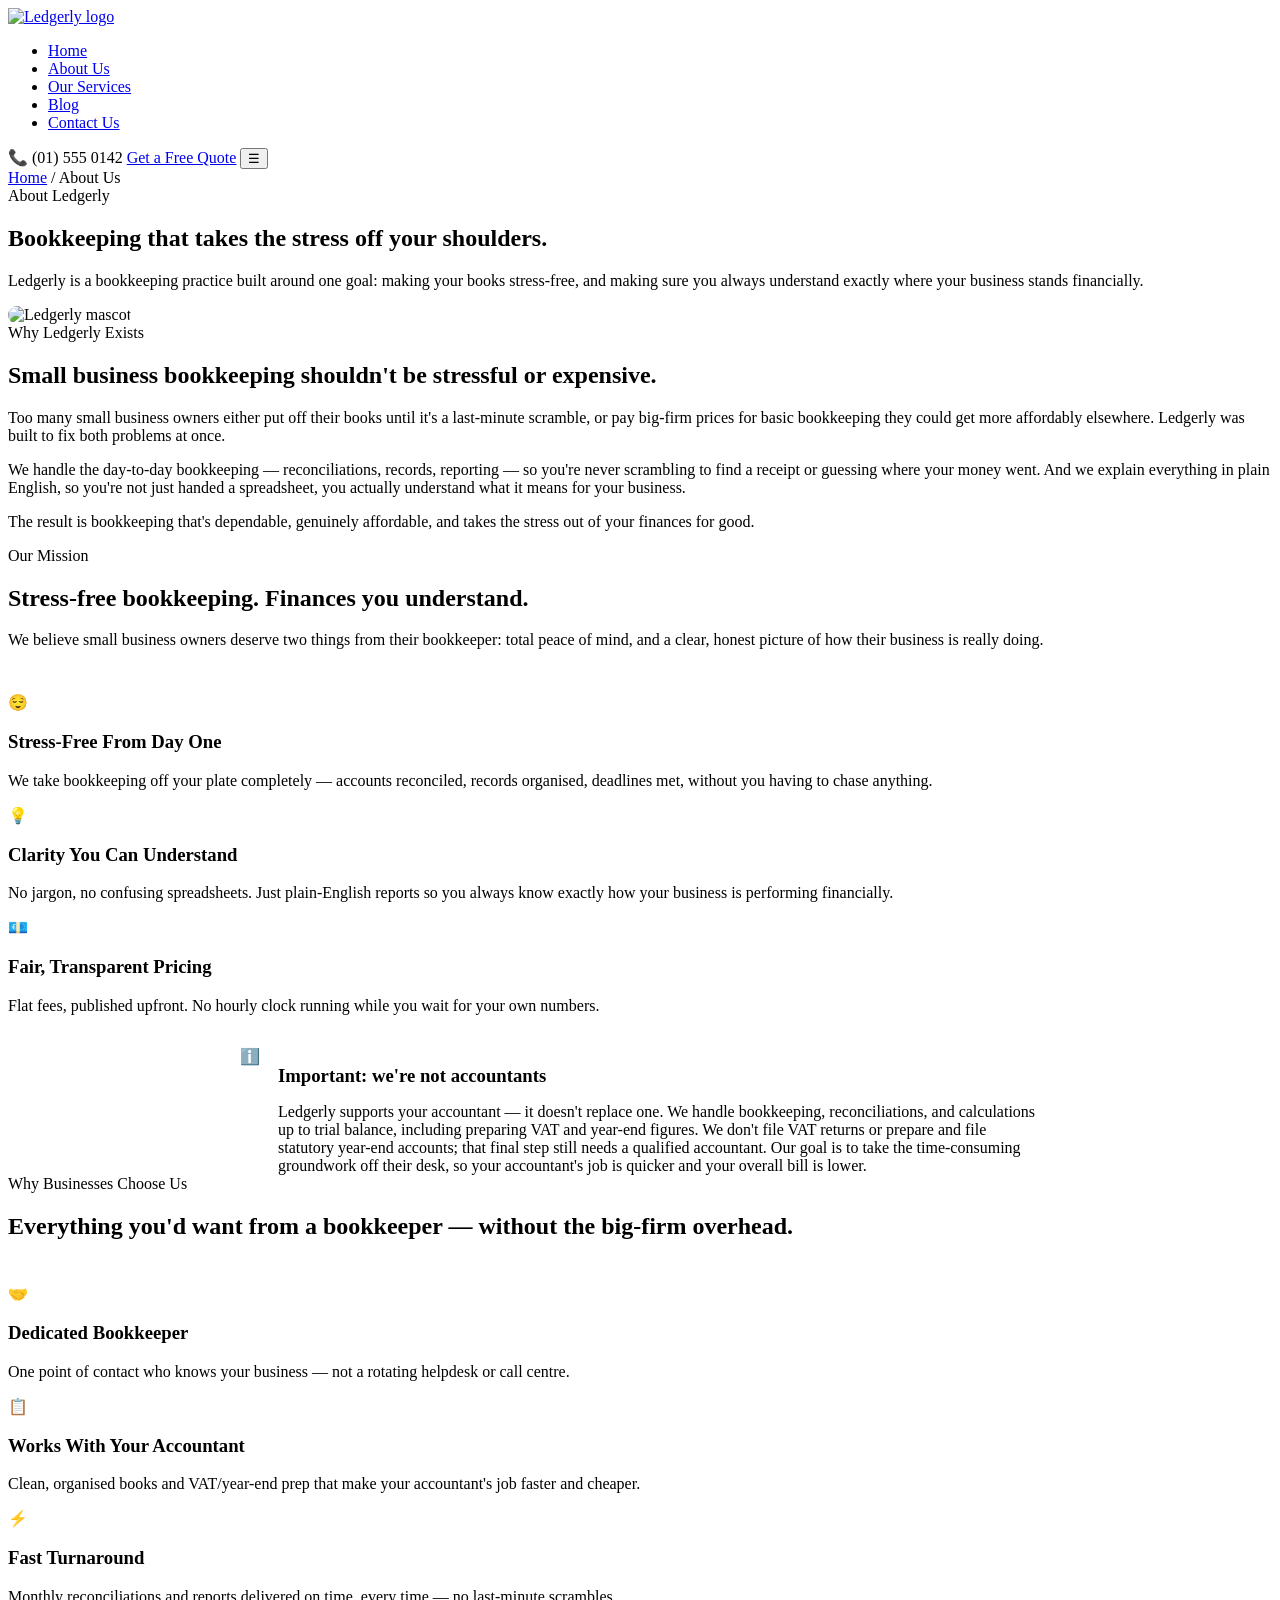
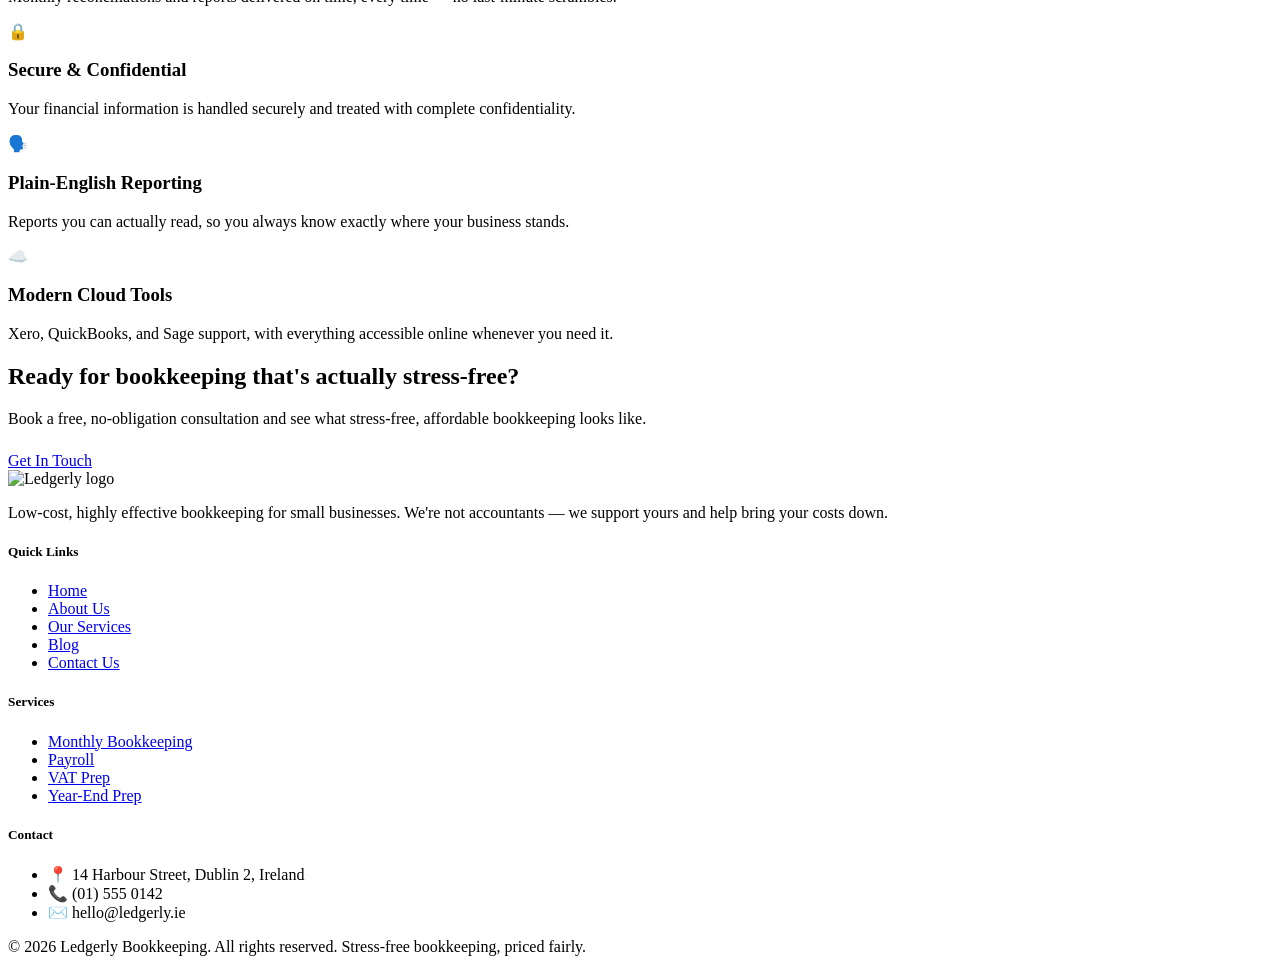
==== about.html @ a0c1c8b5 "Add files via upload" ====
<!DOCTYPE html>
<html lang="en">
<head>
<meta charset="UTF-8">
<meta name="viewport" content="width=device-width, initial-scale=1.0">
<title>About Us — Ledgerly Bookkeeping</title>
<meta name="description" content="Ledgerly is a bookkeeping practice built to make small business bookkeeping stress-free, affordable, and easy to understand.">
<link rel="stylesheet" href="assets/style.css">
</head>
<body>

<header class="site-header">
  <div class="header-inner">
    <a href="index.html" class="brand">
      <img src="assets/logo-nav.png" alt="Ledgerly logo">
    </a>
    <nav class="main-nav">
      <ul>
        <li><a href="index.html">Home</a></li>
        <li><a href="about.html" class="active">About Us</a></li>
        <li><a href="services.html">Our Services</a></li>
        <li><a href="blog.html">Blog</a></li>
        <li><a href="contact.html">Contact Us</a></li>
      </ul>
    </nav>
    <div class="header-cta">
      <span class="header-phone">📞 (01) 555 0142</span>
      <a href="contact.html" class="btn btn-primary">Get a Free Quote</a>
      <button class="nav-toggle" aria-label="Toggle navigation" aria-expanded="false">☰</button>
    </div>
  </div>
</header>

<section class="page-hero">
  <div class="container">
    <div class="breadcrumbs"><a href="index.html">Home</a> / About Us</div>
    <span class="eyebrow">About Ledgerly</span>
    <h1>Bookkeeping that takes the stress off your shoulders.</h1>
    <p class="lead">Ledgerly is a bookkeeping practice built around one goal: making your books stress-free, and making sure you always understand exactly where your business stands financially.</p>
  </div>
</section>

<section class="section">
  <div class="container">
    <div class="two-col">
      <div>
        <img src="assets/logo-nav.png" alt="Ledgerly mascot" style="border-radius:24px;box-shadow:var(--shadow);">
      </div>
      <div>
        <span class="eyebrow">Why Ledgerly Exists</span>
        <h2>Small business bookkeeping shouldn't be stressful or expensive.</h2>
        <p>Too many small business owners either put off their books until it's a last-minute scramble, or pay big-firm prices for basic bookkeeping they could get more affordably elsewhere. Ledgerly was built to fix both problems at once.</p>
        <p>We handle the day-to-day bookkeeping — reconciliations, records, reporting — so you're never scrambling to find a receipt or guessing where your money went. And we explain everything in plain English, so you're not just handed a spreadsheet, you actually understand what it means for your business.</p>
        <p>The result is bookkeeping that's dependable, genuinely affordable, and takes the stress out of your finances for good.</p>
      </div>
    </div>
  </div>
</section>

<section class="section section-alt">
  <div class="container">
    <div class="center" style="margin-bottom:44px;">
      <span class="eyebrow">Our Mission</span>
      <h2>Stress-free bookkeeping. Finances you understand.</h2>
      <p class="lead center">We believe small business owners deserve two things from their bookkeeper: total peace of mind, and a clear, honest picture of how their business is really doing.</p>
    </div>
    <div class="grid grid-3">
      <div class="card">
        <div class="icon">😌</div>
        <h3>Stress-Free From Day One</h3>
        <p>We take bookkeeping off your plate completely — accounts reconciled, records organised, deadlines met, without you having to chase anything.</p>
      </div>
      <div class="card">
        <div class="icon">💡</div>
        <h3>Clarity You Can Understand</h3>
        <p>No jargon, no confusing spreadsheets. Just plain-English reports so you always know exactly how your business is performing financially.</p>
      </div>
      <div class="card">
        <div class="icon">💶</div>
        <h3>Fair, Transparent Pricing</h3>
        <p>Flat fees, published upfront. No hourly clock running while you wait for your own numbers.</p>
      </div>
    </div>
    <div class="card" style="max-width:800px;margin:32px auto 0;border-color:var(--orange);">
      <div style="display:flex;gap:18px;align-items:flex-start;">
        <div class="icon" style="background:var(--orange-light);">ℹ️</div>
        <div>
          <h3 style="margin-bottom:8px;">Important: we're not accountants</h3>
          <p style="margin-bottom:0;">Ledgerly supports your accountant — it doesn't replace one. We handle bookkeeping, reconciliations, and calculations up to trial balance, including preparing VAT and year-end figures. We don't file VAT returns or prepare and file statutory year-end accounts; that final step still needs a qualified accountant. Our goal is to take the time-consuming groundwork off their desk, so your accountant's job is quicker and your overall bill is lower.</p>
        </div>
      </div>
    </div>
  </div>
</section>

<section class="section">
  <div class="container">
    <div class="center" style="margin-bottom:44px;">
      <span class="eyebrow">Why Businesses Choose Us</span>
      <h2>Everything you'd want from a bookkeeper — without the big-firm overhead.</h2>
    </div>
    <div class="grid grid-3">
      <div class="card">
        <div class="icon">🤝</div>
        <h3>Dedicated Bookkeeper</h3>
        <p>One point of contact who knows your business — not a rotating helpdesk or call centre.</p>
      </div>
      <div class="card">
        <div class="icon">📋</div>
        <h3>Works With Your Accountant</h3>
        <p>Clean, organised books and VAT/year-end prep that make your accountant's job faster and cheaper.</p>
      </div>
      <div class="card">
        <div class="icon">⚡</div>
        <h3>Fast Turnaround</h3>
        <p>Monthly reconciliations and reports delivered on time, every time — no last-minute scrambles.</p>
      </div>
      <div class="card">
        <div class="icon">🔒</div>
        <h3>Secure & Confidential</h3>
        <p>Your financial information is handled securely and treated with complete confidentiality.</p>
      </div>
      <div class="card">
        <div class="icon">🗣️</div>
        <h3>Plain-English Reporting</h3>
        <p>Reports you can actually read, so you always know exactly where your business stands.</p>
      </div>
      <div class="card">
        <div class="icon">☁️</div>
        <h3>Modern Cloud Tools</h3>
        <p>Xero, QuickBooks, and Sage support, with everything accessible online whenever you need it.</p>
      </div>
    </div>
  </div>
</section>

<section class="section section-alt">
  <div class="container">
    <div class="cta-band">
      <h2>Ready for bookkeeping that's actually stress-free?</h2>
      <p class="lead center" style="margin:0 auto 24px;">Book a free, no-obligation consultation and see what stress-free, affordable bookkeeping looks like.</p>
      <a href="contact.html" class="btn btn-white">Get In Touch</a>
    </div>
  </div>
</section>

<footer class="site-footer">
  <div class="container">
    <div class="footer-grid">
      <div>
        <img src="assets/logo-footer.png" alt="Ledgerly logo">
        <p>Low-cost, highly effective bookkeeping for small businesses. We're not accountants — we support yours and help bring your costs down.</p>
      </div>
      <div>
        <h5>Quick Links</h5>
        <ul>
          <li><a href="index.html">Home</a></li>
          <li><a href="about.html">About Us</a></li>
          <li><a href="services.html">Our Services</a></li>
          <li><a href="blog.html">Blog</a></li>
          <li><a href="contact.html">Contact Us</a></li>
        </ul>
      </div>
      <div>
        <h5>Services</h5>
        <ul>
          <li><a href="services.html">Monthly Bookkeeping</a></li>
          <li><a href="services.html">Payroll</a></li>
          <li><a href="services.html">VAT Prep</a></li>
          <li><a href="services.html">Year-End Prep</a></li>
        </ul>
      </div>
      <div>
        <h5>Contact</h5>
        <ul>
          <li>📍 14 Harbour Street, Dublin 2, Ireland</li>
          <li>📞 (01) 555 0142</li>
          <li>✉️ hello@ledgerly.ie</li>
        </ul>
      </div>
    </div>
    <div class="footer-bottom">
      <span>© <span class="current-year">2026</span> Ledgerly Bookkeeping. All rights reserved.</span>
      <span>Stress-free bookkeeping, priced fairly.</span>
    </div>
  </div>
</footer>

<script src="assets/main.js"></script>
</body>
</html>
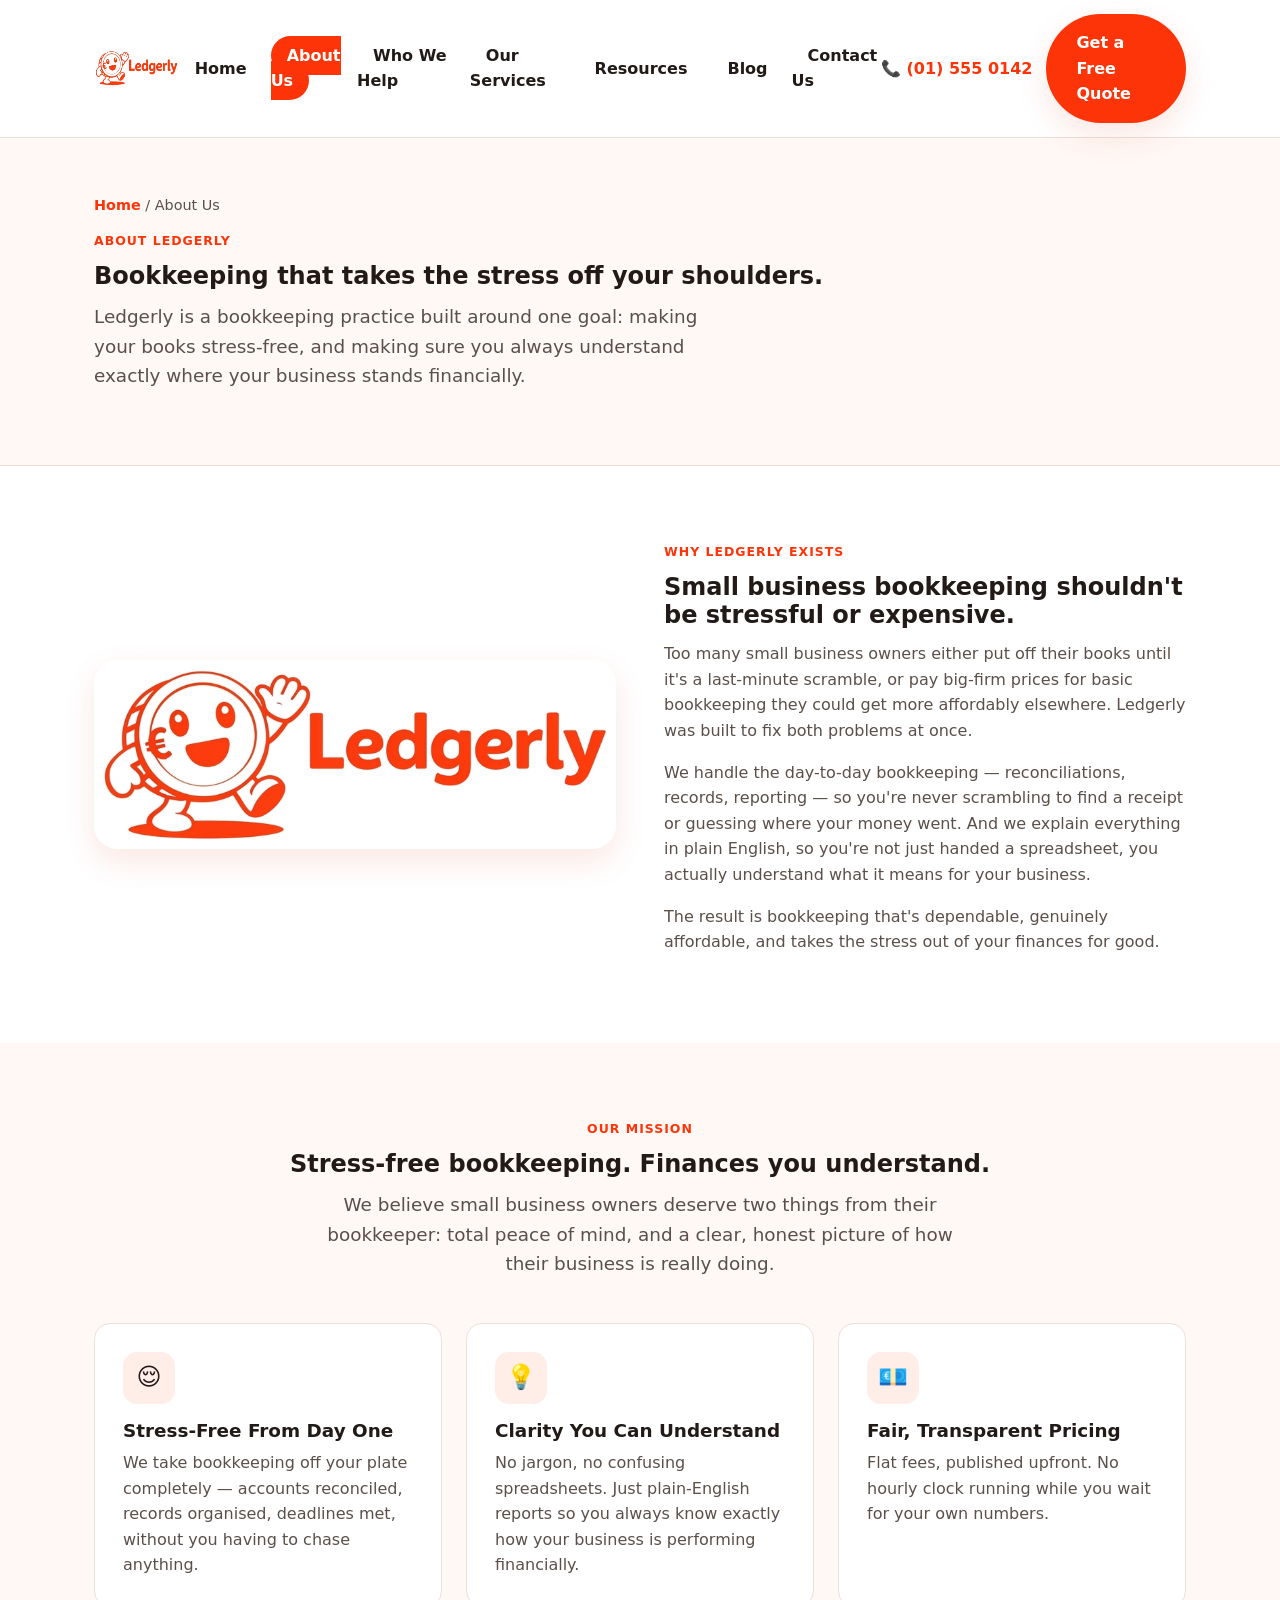
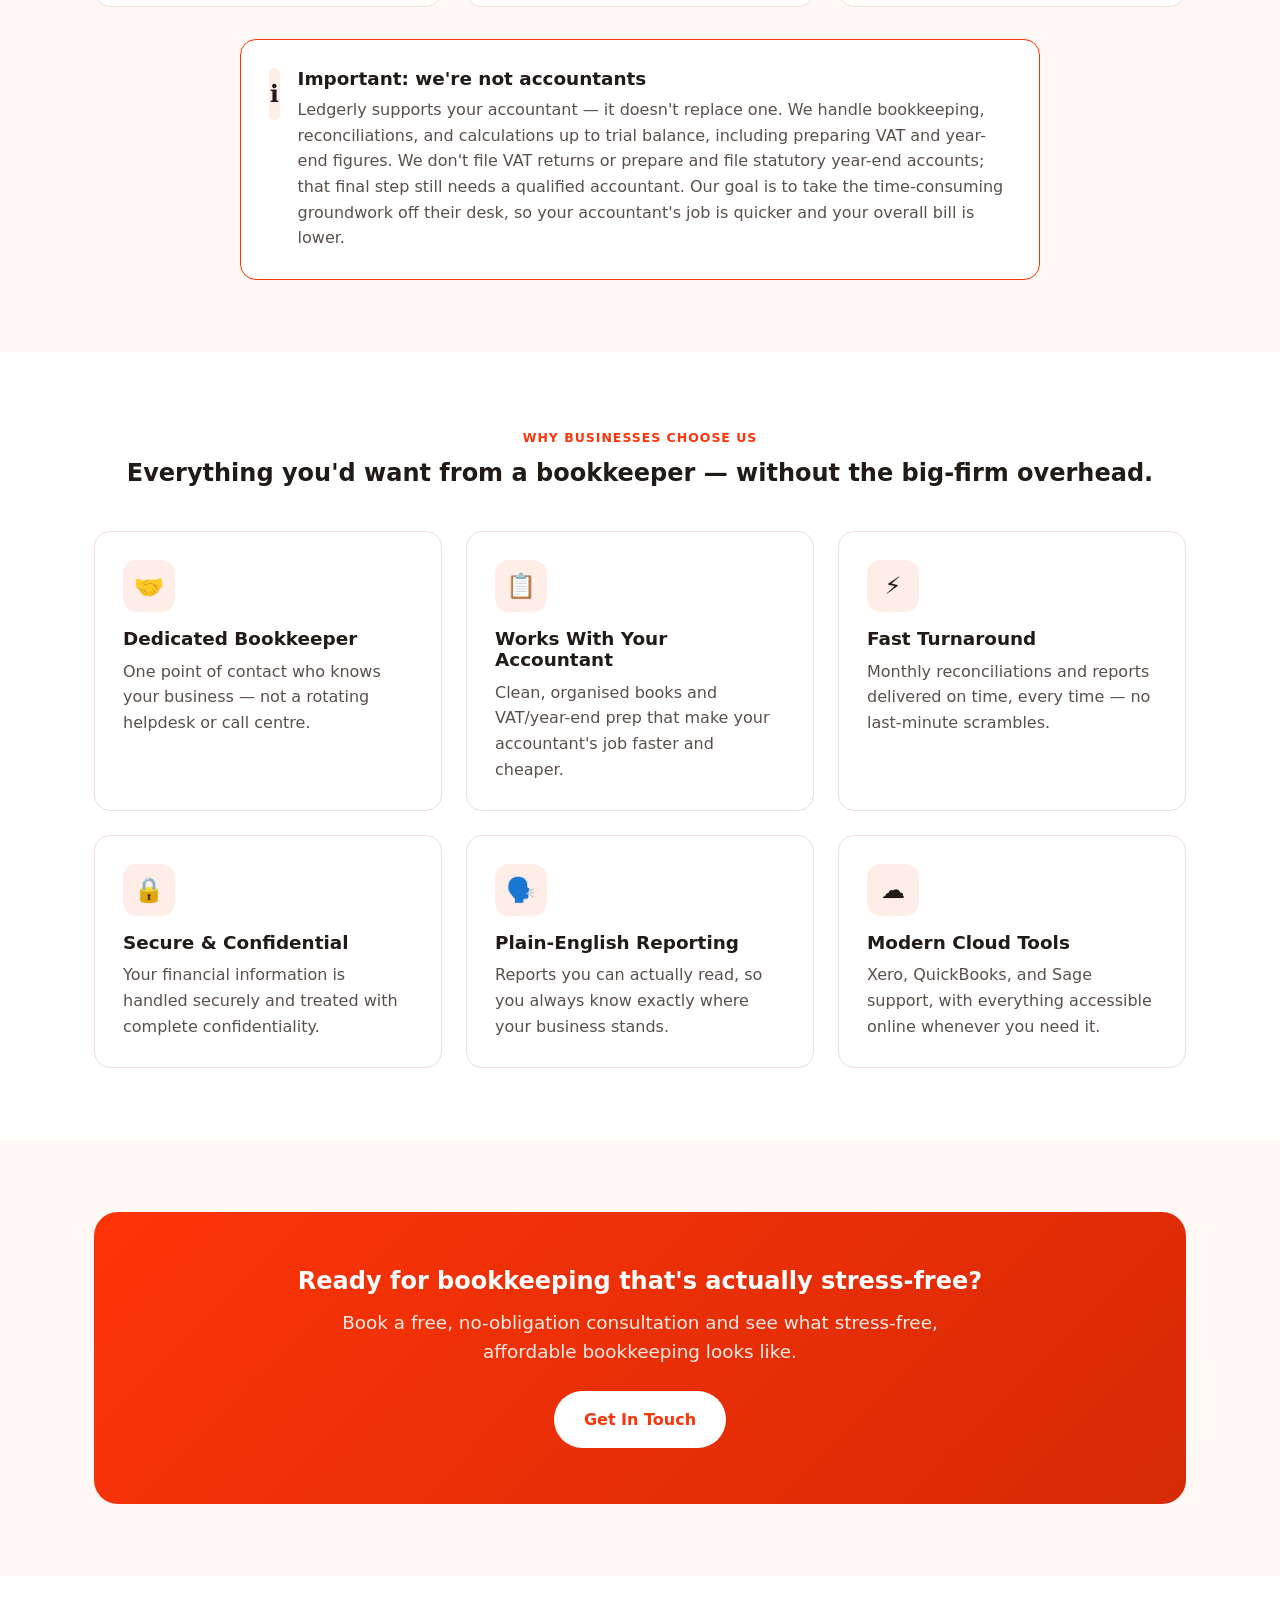
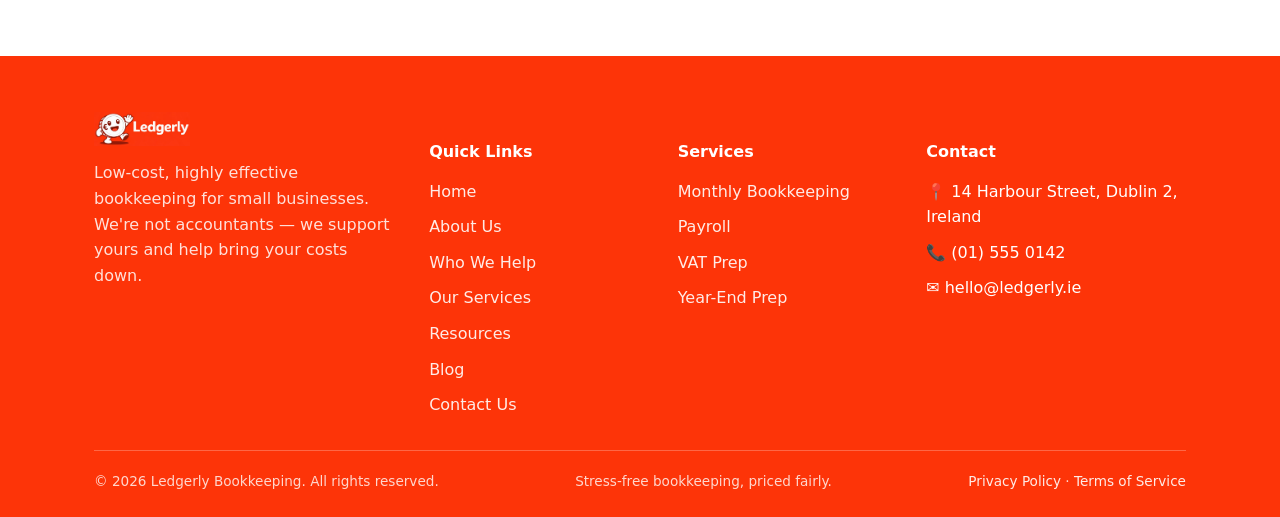
==== commit 921b5a89: "Add files via upload" ====
--- a/about.html
+++ b/about.html
@@ -18,7 +18,9 @@
       <ul>
         <li><a href="index.html">Home</a></li>
         <li><a href="about.html" class="active">About Us</a></li>
+        <li><a href="who-we-help.html">Who We Help</a></li>
         <li><a href="services.html">Our Services</a></li>
+        <li><a href="resources.html">Resources</a></li>
         <li><a href="blog.html">Blog</a></li>
         <li><a href="contact.html">Contact Us</a></li>
       </ul>
@@ -156,7 +158,9 @@
         <ul>
           <li><a href="index.html">Home</a></li>
           <li><a href="about.html">About Us</a></li>
+          <li><a href="who-we-help.html">Who We Help</a></li>
           <li><a href="services.html">Our Services</a></li>
+          <li><a href="resources.html">Resources</a></li>
           <li><a href="blog.html">Blog</a></li>
           <li><a href="contact.html">Contact Us</a></li>
         </ul>
@@ -182,6 +186,7 @@
     <div class="footer-bottom">
       <span>© <span class="current-year">2026</span> Ledgerly Bookkeeping. All rights reserved.</span>
       <span>Stress-free bookkeeping, priced fairly.</span>
+      <span><a href="privacy-policy.html">Privacy Policy</a> · <a href="terms.html">Terms of Service</a></span>
     </div>
   </div>
 </footer>
--- a/assets/style.css
+++ b/assets/style.css
@@ -0,0 +1,331 @@
+/* Ledgerly — shared styles */
+:root{
+  --orange: #FD3408;
+  --orange-dark: #D62A06;
+  --orange-light: #FFEDE8;
+  --ink: #221A17;
+  --ink-soft: #5B4F4A;
+  --paper: #FFFFFF;
+  --cream: #FFF8F5;
+  --line: #F0DED8;
+  --shadow: 0 12px 32px rgba(217, 60, 20, 0.12);
+  --radius: 16px;
+  --maxw: 1140px;
+}
+
+*{box-sizing:border-box;}
+html{scroll-behavior:smooth;}
+body{
+  margin:0;
+  font-family:"Poppins","Segoe UI",system-ui,-apple-system,sans-serif;
+  color:var(--ink);
+  background:var(--paper);
+  line-height:1.6;
+}
+img{max-width:100%;display:block;}
+a{color:inherit;text-decoration:none;}
+h1,h2,h3,h4{font-family:"Poppins","Segoe UI",system-ui,sans-serif;line-height:1.15;margin:0 0 .5em;font-weight:700;}
+p{margin:0 0 1em;color:var(--ink-soft);}
+.container{max-width:var(--maxw);margin:0 auto;padding:0 24px;}
+.section{padding:72px 0;}
+.section-tight{padding:48px 0;}
+.section-alt{background:var(--cream);}
+.eyebrow{
+  display:inline-block;
+  color:var(--orange);
+  font-weight:700;
+  letter-spacing:.08em;
+  text-transform:uppercase;
+  font-size:.78rem;
+  margin-bottom:12px;
+}
+.center{text-align:center;}
+.lead{font-size:1.15rem;max-width:640px;}
+.center .lead{margin-left:auto;margin-right:auto;}
+
+/* Buttons */
+.btn{
+  display:inline-flex;
+  align-items:center;
+  gap:8px;
+  padding:14px 28px;
+  border-radius:999px;
+  font-weight:700;
+  font-size:1rem;
+  cursor:pointer;
+  border:2px solid transparent;
+  transition:transform .15s ease, box-shadow .15s ease, background .15s ease, color .15s ease;
+}
+.btn:hover{transform:translateY(-2px);}
+.btn-primary{background:var(--orange);color:#fff;box-shadow:var(--shadow);}
+.btn-primary:hover{background:var(--orange-dark);}
+.btn-outline{background:transparent;border-color:var(--orange);color:var(--orange);}
+.btn-outline:hover{background:var(--orange);color:#fff;}
+.btn-white{background:#fff;color:var(--orange);}
+.btn-white:hover{background:var(--orange-light);}
+
+/* Header */
+.site-header{
+  position:sticky;top:0;z-index:50;
+  background:rgba(255,255,255,.92);
+  backdrop-filter:saturate(180%) blur(10px);
+  border-bottom:1px solid var(--line);
+}
+.header-inner{
+  display:flex;align-items:center;justify-content:space-between;
+  padding:14px 24px;max-width:var(--maxw);margin:0 auto;
+}
+.brand{display:flex;align-items:center;gap:10px;}
+.brand img{height:38px;width:auto;}
+nav.main-nav ul{
+  list-style:none;display:flex;gap:8px;margin:0;padding:0;align-items:center;
+}
+nav.main-nav a{
+  padding:10px 16px;border-radius:999px;font-weight:600;color:var(--ink);
+  transition:background .15s ease, color .15s ease;
+}
+nav.main-nav a:hover{background:var(--orange-light);color:var(--orange-dark);}
+nav.main-nav a.active{background:var(--orange);color:#fff;}
+.header-cta{display:flex;align-items:center;gap:14px;}
+.header-phone{font-weight:700;color:var(--orange);white-space:nowrap;}
+.nav-toggle{display:none;background:none;border:none;font-size:1.6rem;cursor:pointer;color:var(--ink);}
+
+@media (max-width: 860px){
+  nav.main-nav{
+    position:absolute;top:100%;left:0;right:0;
+    background:#fff;border-bottom:1px solid var(--line);
+    box-shadow:0 12px 20px rgba(0,0,0,.06);
+    display:none;
+  }
+  nav.main-nav.open{display:block;}
+  nav.main-nav ul{flex-direction:column;padding:12px 24px 20px;align-items:stretch;}
+  nav.main-nav a{display:block;padding:12px 14px;}
+  .header-phone{display:none;}
+  .nav-toggle{display:block;}
+}
+
+/* Hero */
+.hero{
+  background:linear-gradient(135deg, var(--orange) 0%, var(--orange-dark) 100%);
+  color:#fff;
+  padding:80px 0 96px;
+  position:relative;
+  overflow:hidden;
+}
+.hero .container{
+  display:grid;grid-template-columns:1.1fr .9fr;gap:48px;align-items:center;
+}
+.hero h1{font-size:clamp(2.1rem, 4vw, 3.2rem);color:#fff;}
+.hero p.lead{color:rgba(255,255,255,.92);}
+.hero-badges{display:flex;flex-wrap:wrap;gap:10px;margin:22px 0 30px;}
+.hero-badge{
+  background:rgba(255,255,255,.16);
+  border:1px solid rgba(255,255,255,.35);
+  padding:8px 14px;border-radius:999px;font-size:.85rem;font-weight:600;
+}
+.hero-actions{display:flex;flex-wrap:wrap;gap:14px;}
+.hero-art{
+  background:#fff;border-radius:24px;padding:24px;box-shadow:0 24px 48px rgba(0,0,0,.18);
+}
+@media (max-width:900px){
+  .hero .container{grid-template-columns:1fr;}
+  .hero-art{order:-1;max-width:420px;margin:0 auto;}
+}
+
+/* Cards / grids */
+.grid{display:grid;gap:24px;}
+.grid-3{grid-template-columns:repeat(3,1fr);}
+.grid-2{grid-template-columns:repeat(2,1fr);}
+.grid-4{grid-template-columns:repeat(4,1fr);}
+@media (max-width:900px){
+  .grid-3,.grid-4{grid-template-columns:repeat(2,1fr);}
+}
+@media (max-width:600px){
+  .grid-2,.grid-3,.grid-4{grid-template-columns:1fr;}
+}
+
+.card{
+  background:#fff;border:1px solid var(--line);border-radius:var(--radius);
+  padding:28px;transition:transform .15s ease, box-shadow .15s ease;
+}
+.card:hover{transform:translateY(-4px);box-shadow:var(--shadow);}
+.card .icon{
+  width:52px;height:52px;border-radius:14px;background:var(--orange-light);
+  display:flex;align-items:center;justify-content:center;font-size:1.5rem;margin-bottom:16px;
+}
+.card h3{font-size:1.15rem;}
+.card p{margin-bottom:0;}
+
+.stat{text-align:center;}
+.stat .num{font-size:2.4rem;font-weight:800;color:var(--orange);display:block;}
+.stat .label{color:var(--ink-soft);font-weight:600;font-size:.92rem;}
+
+/* Pricing */
+.price-card{
+  background:#fff;border:1px solid var(--line);border-radius:var(--radius);
+  padding:32px 28px;display:flex;flex-direction:column;gap:16px;position:relative;
+}
+.price-card.featured{border:2px solid var(--orange);box-shadow:var(--shadow);}
+.price-tag{position:absolute;top:-14px;right:24px;background:var(--orange);color:#fff;padding:6px 14px;border-radius:999px;font-size:.75rem;font-weight:700;}
+.price-card .amount{font-size:2.2rem;font-weight:800;color:var(--orange);}
+.price-card .amount span{font-size:1rem;color:var(--ink-soft);font-weight:600;}
+.price-card ul{list-style:none;padding:0;margin:0;display:flex;flex-direction:column;gap:10px;}
+.price-card li{padding-left:28px;position:relative;color:var(--ink-soft);}
+.price-card li::before{content:"✓";position:absolute;left:0;color:var(--orange);font-weight:800;}
+
+/* Testimonials */
+.testimonial{
+  background:var(--cream);border-radius:var(--radius);padding:28px;border:1px solid var(--line);
+}
+.testimonial p{font-style:italic;color:var(--ink);}
+.testimonial .who{font-weight:700;color:var(--orange-dark);font-style:normal;margin-top:12px;}
+
+/* Timeline (About) */
+.timeline{border-left:3px solid var(--orange-light);padding-left:28px;display:flex;flex-direction:column;gap:28px;}
+.timeline-item{position:relative;}
+.timeline-item::before{
+  content:"";position:absolute;left:-35px;top:4px;width:14px;height:14px;border-radius:50%;background:var(--orange);border:3px solid var(--orange-light);
+}
+.timeline-item .year{color:var(--orange);font-weight:800;font-size:.95rem;}
+
+/* CTA band */
+.cta-band{
+  background:linear-gradient(135deg, var(--orange) 0%, var(--orange-dark) 100%);
+  color:#fff;border-radius:24px;padding:56px 40px;text-align:center;
+}
+.cta-band h2{color:#fff;}
+.cta-band p{color:rgba(255,255,255,.9);}
+
+/* Forms */
+.form-card{background:#fff;border:1px solid var(--line);border-radius:var(--radius);padding:32px;box-shadow:var(--shadow);}
+.form-row{display:grid;grid-template-columns:1fr 1fr;gap:16px;}
+@media (max-width:600px){.form-row{grid-template-columns:1fr;}}
+.field{margin-bottom:18px;}
+.field label{display:block;font-weight:600;margin-bottom:6px;font-size:.92rem;}
+.field input, .field select, .field textarea{
+  width:100%;padding:12px 14px;border:1px solid var(--line);border-radius:10px;
+  font-family:inherit;font-size:1rem;background:var(--cream);
+  transition:border-color .15s ease, background .15s ease;
+}
+.field input:focus, .field select:focus, .field textarea:focus{
+  outline:none;border-color:var(--orange);background:#fff;
+}
+.field textarea{resize:vertical;min-height:120px;}
+.form-note{font-size:.85rem;color:var(--ink-soft);}
+#form-success{
+  display:none;background:#EAF8EE;border:1px solid #B7E3C3;color:#1E6B34;
+  padding:16px 18px;border-radius:12px;font-weight:600;margin-bottom:18px;
+}
+
+.contact-info-card{
+  display:flex;gap:16px;align-items:flex-start;background:#fff;border:1px solid var(--line);
+  border-radius:var(--radius);padding:22px;
+}
+.contact-info-card .icon{
+  width:44px;height:44px;border-radius:12px;background:var(--orange-light);
+  display:flex;align-items:center;justify-content:center;font-size:1.3rem;flex-shrink:0;
+}
+.contact-info-card h4{margin:0 0 4px;}
+.contact-info-card p{margin:0;color:var(--ink-soft);}
+
+.map-placeholder{
+  border-radius:var(--radius);overflow:hidden;border:1px solid var(--line);height:100%;min-height:280px;
+}
+
+/* FAQ */
+details.faq{
+  background:#fff;border:1px solid var(--line);border-radius:12px;padding:16px 20px;margin-bottom:12px;
+}
+details.faq summary{font-weight:700;cursor:pointer;list-style:none;display:flex;justify-content:space-between;align-items:center;}
+details.faq summary::-webkit-details-marker{display:none;}
+details.faq summary::after{content:"+";color:var(--orange);font-size:1.4rem;font-weight:800;}
+details.faq[open] summary::after{content:"–";}
+details.faq p{margin:12px 0 0;}
+
+/* Footer */
+footer.site-footer{
+  background:var(--orange);
+  color:#fff;
+  padding:56px 0 24px;
+  margin-top:80px;
+}
+.footer-grid{
+  display:grid;grid-template-columns:1.4fr 1fr 1fr 1.2fr;gap:32px;padding-bottom:32px;
+  border-bottom:1px solid rgba(255,255,255,.25);
+}
+@media (max-width:800px){.footer-grid{grid-template-columns:1fr 1fr;}}
+@media (max-width:520px){.footer-grid{grid-template-columns:1fr;}}
+footer.site-footer img{height:34px;margin-bottom:14px;}
+footer.site-footer h5{color:#fff;margin-bottom:14px;font-size:1rem;}
+footer.site-footer p{color:rgba(255,255,255,.85);}
+footer.site-footer ul{list-style:none;padding:0;margin:0;display:flex;flex-direction:column;gap:10px;}
+footer.site-footer a{color:rgba(255,255,255,.9);}
+footer.site-footer a:hover{color:#fff;text-decoration:underline;}
+.footer-bottom{
+  display:flex;justify-content:space-between;flex-wrap:wrap;gap:10px;padding-top:20px;
+  font-size:.85rem;color:rgba(255,255,255,.8);
+}
+
+/* Page hero (inner pages) */
+.page-hero{
+  background:var(--cream);
+  padding:56px 0;
+  border-bottom:1px solid var(--line);
+}
+.page-hero h1{color:var(--ink);}
+.breadcrumbs{color:var(--ink-soft);font-size:.9rem;margin-bottom:10px;}
+.breadcrumbs a{color:var(--orange);font-weight:600;}
+
+.two-col{display:grid;grid-template-columns:1fr 1fr;gap:48px;align-items:center;}
+@media (max-width:860px){.two-col{grid-template-columns:1fr;}}
+
+.tag-row{display:flex;flex-wrap:wrap;gap:10px;margin-bottom:8px;}
+.tag{background:var(--orange-light);color:var(--orange-dark);padding:6px 14px;border-radius:999px;font-weight:700;font-size:.8rem;}
+
+/* Blog */
+.blog-card{
+  background:#fff;border:1px solid var(--line);border-radius:var(--radius);
+  overflow:hidden;display:flex;flex-direction:column;transition:transform .15s ease, box-shadow .15s ease;
+}
+.blog-card:hover{transform:translateY(-4px);box-shadow:var(--shadow);}
+.blog-card-thumb{
+  height:140px;display:flex;align-items:center;justify-content:center;
+  background:var(--orange-light);font-size:2.6rem;
+}
+.blog-card-body{padding:24px;display:flex;flex-direction:column;gap:10px;flex:1;}
+.blog-meta{font-size:.8rem;color:var(--ink-soft);font-weight:600;letter-spacing:.02em;}
+.blog-card-body h3{font-size:1.15rem;margin-bottom:0;}
+.blog-card-body p{margin-bottom:0;flex:1;}
+.blog-readmore{color:var(--orange);font-weight:700;font-size:.9rem;margin-top:4px;}
+.blog-card:hover .blog-readmore{text-decoration:underline;}
+
+.blog-featured{
+  display:grid;grid-template-columns:1fr 1fr;gap:0;background:#fff;border:1px solid var(--line);
+  border-radius:var(--radius);overflow:hidden;margin-bottom:44px;
+}
+.blog-featured .blog-card-thumb{height:100%;font-size:4rem;}
+.blog-featured .blog-card-body{padding:36px;justify-content:center;}
+.blog-featured h2{margin-bottom:8px;}
+@media (max-width:800px){
+  .blog-featured{grid-template-columns:1fr;}
+  .blog-featured .blog-card-thumb{height:160px;}
+}
+
+.article-hero{background:var(--cream);padding:56px 0 40px;border-bottom:1px solid var(--line);}
+.article-hero h1{color:var(--ink);max-width:760px;}
+.article-body{max-width:720px;margin:0 auto;}
+.article-body p{color:var(--ink);font-size:1.05rem;line-height:1.75;margin-bottom:1.3em;}
+.article-body h2{margin-top:1.6em;font-size:1.5rem;}
+.article-body h3{margin-top:1.3em;font-size:1.2rem;}
+.article-body ul, .article-body ol{color:var(--ink);font-size:1.05rem;line-height:1.75;margin-bottom:1.3em;padding-left:1.4em;}
+.article-body li{margin-bottom:.5em;}
+.article-body blockquote{
+  border-left:4px solid var(--orange);margin:1.6em 0;padding:.4em 0 .4em 1.2em;
+  color:var(--ink-soft);font-style:italic;font-size:1.1rem;
+}
+.article-callout{
+  background:var(--orange-light);border:1px solid var(--line);border-radius:var(--radius);
+  padding:22px 24px;margin:2em 0;
+}
+.article-callout p{margin-bottom:0;}
+.article-share{display:flex;align-items:center;gap:14px;margin-top:2.5em;padding-top:2em;border-top:1px solid var(--line);}
